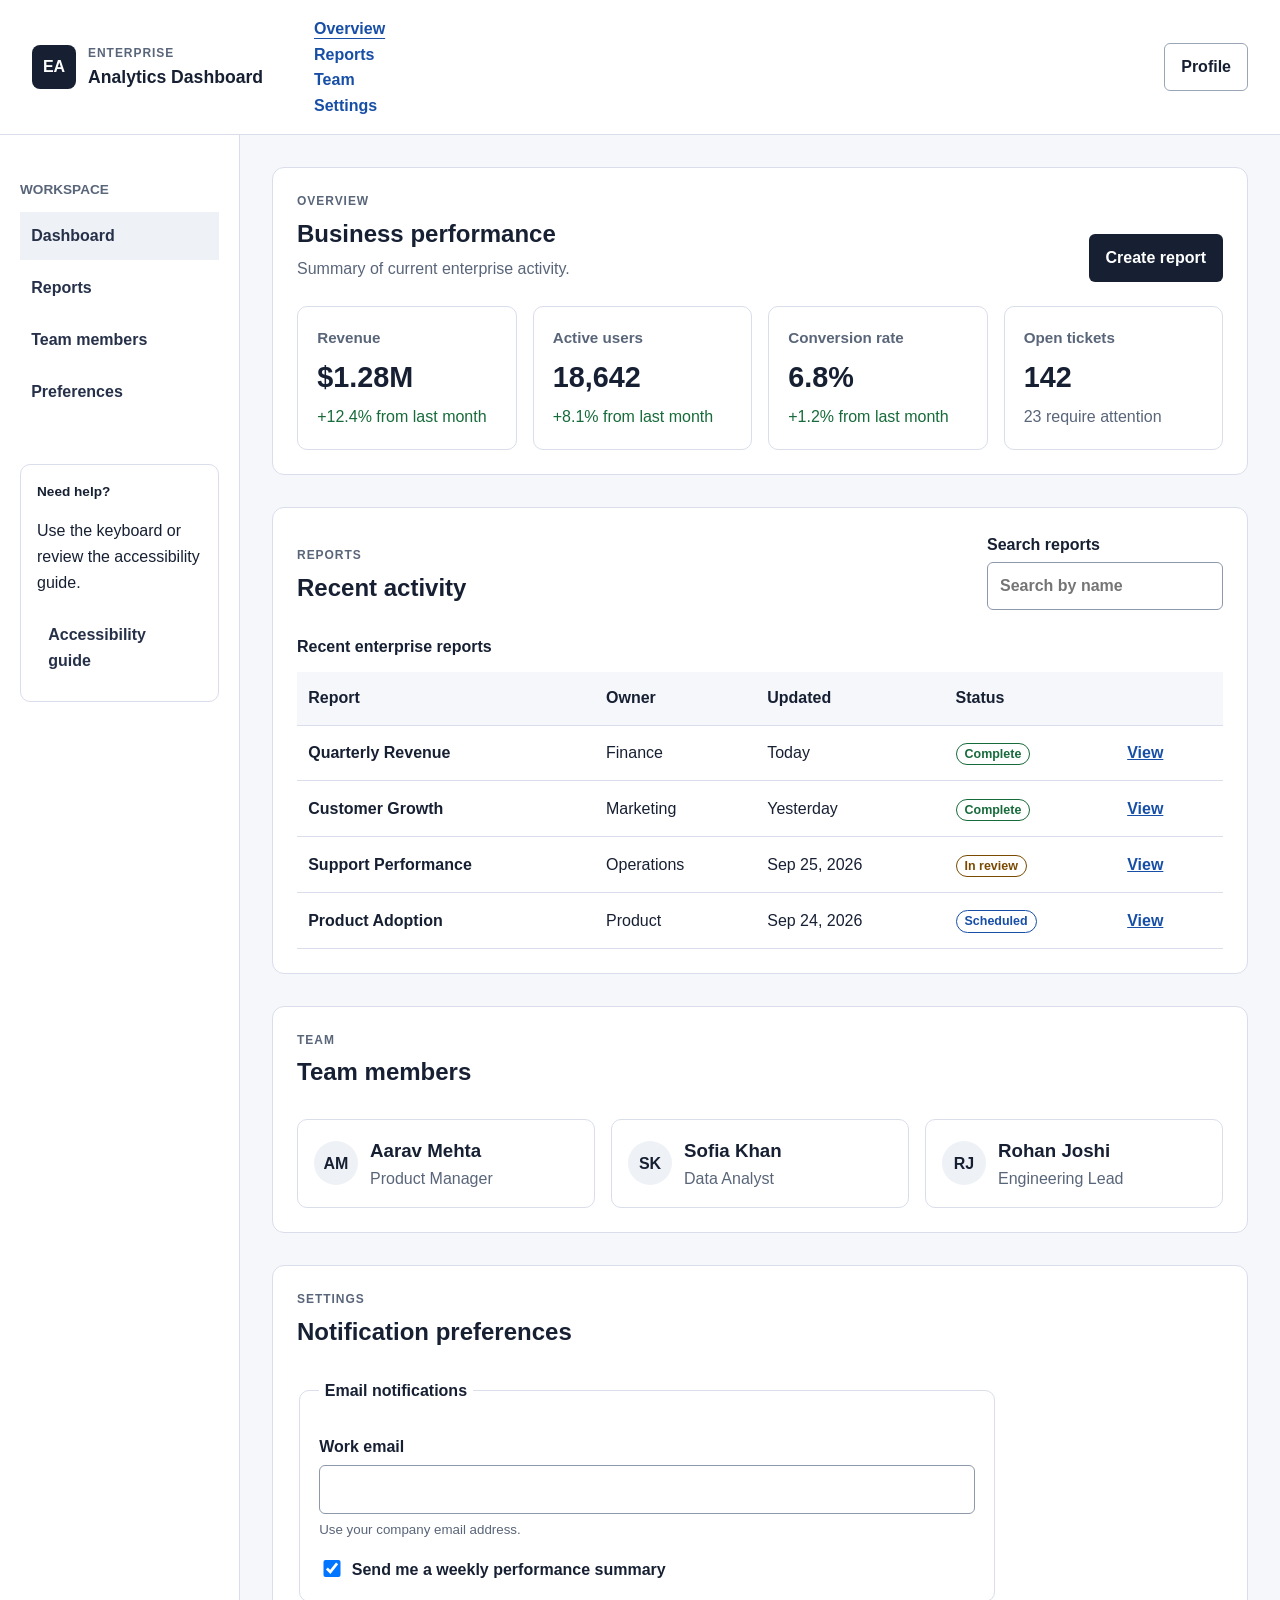
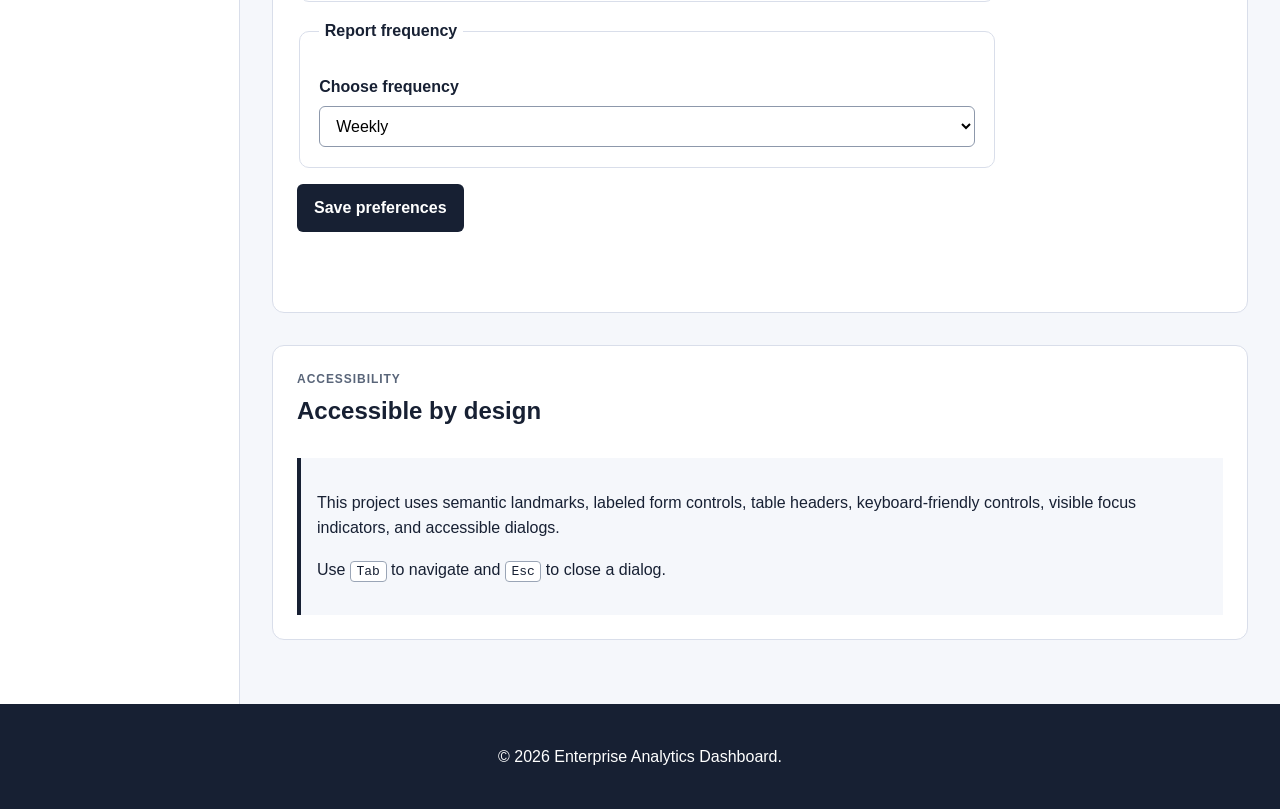
==== index.html @ f0d2d80e "Complete semantic HTML5 accessible dashboard" ====
<!DOCTYPE html>
<html lang="en">
<head>
  <meta charset="UTF-8">
  <meta name="viewport" content="width=device-width, initial-scale=1.0">
  <meta name="description" content="Accessible enterprise dashboard using semantic HTML5 and WCAG 2.1 practices.">
  <title>Enterprise Analytics Dashboard</title>
  <link rel="stylesheet" href="styles.css">
</head>
<body>
  <a class="skip-link" href="#main-content">Skip to main content</a>

  <header class="site-header">
    <div class="brand">
      <div class="logo" aria-hidden="true">EA</div>
      <div>
        <p class="eyebrow">Enterprise</p>
        <h1>Analytics Dashboard</h1>
      </div>
    </div>

    <nav aria-label="Primary navigation">
      <ul class="primary-nav">
        <li><a href="#overview" aria-current="page">Overview</a></li>
        <li><a href="#reports">Reports</a></li>
        <li><a href="#team">Team</a></li>
        <li><a href="#settings">Settings</a></li>
      </ul>
    </nav>

    <button class="btn secondary" id="profileBtn" type="button">Profile</button>
  </header>

  <div class="layout">
    <aside class="sidebar" aria-label="Dashboard sidebar">
      <h2>Workspace</h2>
      <nav aria-label="Workspace navigation">
        <ul>
          <li><a class="active" href="#overview">Dashboard</a></li>
          <li><a href="#reports">Reports</a></li>
          <li><a href="#team">Team members</a></li>
          <li><a href="#settings">Preferences</a></li>
        </ul>
      </nav>

      <section class="help-box" aria-labelledby="help-heading">
        <h2 id="help-heading">Need help?</h2>
        <p>Use the keyboard or review the accessibility guide.</p>
        <a href="#accessibility">Accessibility guide</a>
      </section>
    </aside>

    <main id="main-content" tabindex="-1">
      <section id="overview" aria-labelledby="overview-heading">
        <div class="section-heading">
          <div>
            <p class="eyebrow">Overview</p>
            <h2 id="overview-heading">Business performance</h2>
            <p>Summary of current enterprise activity.</p>
          </div>
          <button class="btn primary" id="reportBtn" type="button">Create report</button>
        </div>

        <div class="metrics">
          <article class="card">
            <h3>Revenue</h3>
            <p class="metric">$1.28M</p>
            <p class="positive">+12.4% from last month</p>
          </article>
          <article class="card">
            <h3>Active users</h3>
            <p class="metric">18,642</p>
            <p class="positive">+8.1% from last month</p>
          </article>
          <article class="card">
            <h3>Conversion rate</h3>
            <p class="metric">6.8%</p>
            <p class="positive">+1.2% from last month</p>
          </article>
          <article class="card">
            <h3>Open tickets</h3>
            <p class="metric">142</p>
            <p class="neutral">23 require attention</p>
          </article>
        </div>
      </section>

      <section id="reports" aria-labelledby="reports-heading">
        <div class="section-heading">
          <div>
            <p class="eyebrow">Reports</p>
            <h2 id="reports-heading">Recent activity</h2>
          </div>
          <div class="search">
            <label for="reportSearch">Search reports</label>
            <input id="reportSearch" type="search" placeholder="Search by name">
          </div>
        </div>

        <div class="table-wrap">
          <table>
            <caption>Recent enterprise reports</caption>
            <thead>
              <tr>
                <th scope="col">Report</th>
                <th scope="col">Owner</th>
                <th scope="col">Updated</th>
                <th scope="col">Status</th>
                <th scope="col"><span class="sr-only">Action</span></th>
              </tr>
            </thead>
            <tbody id="reportTable">
              <tr>
                <th scope="row">Quarterly Revenue</th>
                <td>Finance</td>
                <td>Today</td>
                <td><span class="status complete">Complete</span></td>
                <td><button class="link-btn view-btn" type="button">View</button></td>
              </tr>
              <tr>
                <th scope="row">Customer Growth</th>
                <td>Marketing</td>
                <td>Yesterday</td>
                <td><span class="status complete">Complete</span></td>
                <td><button class="link-btn view-btn" type="button">View</button></td>
              </tr>
              <tr>
                <th scope="row">Support Performance</th>
                <td>Operations</td>
                <td>Sep 25, 2026</td>
                <td><span class="status review">In review</span></td>
                <td><button class="link-btn view-btn" type="button">View</button></td>
              </tr>
              <tr>
                <th scope="row">Product Adoption</th>
                <td>Product</td>
                <td>Sep 24, 2026</td>
                <td><span class="status scheduled">Scheduled</span></td>
                <td><button class="link-btn view-btn" type="button">View</button></td>
              </tr>
            </tbody>
          </table>
        </div>
      </section>

      <section id="team" aria-labelledby="team-heading">
        <div class="section-heading">
          <div>
            <p class="eyebrow">Team</p>
            <h2 id="team-heading">Team members</h2>
          </div>
        </div>

        <div class="team-grid">
          <article class="person">
            <div class="avatar" aria-hidden="true">AM</div>
            <div><h3>Aarav Mehta</h3><p>Product Manager</p></div>
          </article>
          <article class="person">
            <div class="avatar" aria-hidden="true">SK</div>
            <div><h3>Sofia Khan</h3><p>Data Analyst</p></div>
          </article>
          <article class="person">
            <div class="avatar" aria-hidden="true">RJ</div>
            <div><h3>Rohan Joshi</h3><p>Engineering Lead</p></div>
          </article>
        </div>
      </section>

      <section id="settings" aria-labelledby="settings-heading">
        <div class="section-heading">
          <div>
            <p class="eyebrow">Settings</p>
            <h2 id="settings-heading">Notification preferences</h2>
          </div>
        </div>

        <form id="settingsForm">
          <fieldset>
            <legend>Email notifications</legend>
            <div class="form-row">
              <label for="email">Work email</label>
              <input id="email" name="email" type="email" autocomplete="email"
                     required aria-describedby="emailHelp">
              <small id="emailHelp">Use your company email address.</small>
            </div>
            <div class="checkbox-row">
              <input id="weekly" name="weekly" type="checkbox" checked>
              <label for="weekly">Send me a weekly performance summary</label>
            </div>
          </fieldset>

          <fieldset>
            <legend>Report frequency</legend>
            <div class="form-row">
              <label for="frequency">Choose frequency</label>
              <select id="frequency" name="frequency">
                <option value="daily">Daily</option>
                <option value="weekly" selected>Weekly</option>
                <option value="monthly">Monthly</option>
              </select>
            </div>
          </fieldset>

          <button class="btn primary" type="submit">Save preferences</button>
          <p id="formMessage" role="status" aria-live="polite"></p>
        </form>
      </section>

      <section id="accessibility" aria-labelledby="accessibility-heading">
        <div class="section-heading">
          <div>
            <p class="eyebrow">Accessibility</p>
            <h2 id="accessibility-heading">Accessible by design</h2>
          </div>
        </div>
        <article class="info-box">
          <p>This project uses semantic landmarks, labeled form controls, table headers, keyboard-friendly controls, visible focus indicators, and accessible dialogs.</p>
          <p>Use <kbd>Tab</kbd> to navigate and <kbd>Esc</kbd> to close a dialog.</p>
        </article>
      </section>
    </main>
  </div>

  <footer class="site-footer">
    <p>&copy; 2026 Enterprise Analytics Dashboard.</p>
  </footer>

  <dialog id="reportDialog" aria-labelledby="dialogTitle">
    <form method="dialog" id="reportForm" class="dialog-card">
      <button class="close-btn" value="cancel" aria-label="Close dialog">&times;</button>
      <h2 id="dialogTitle">Create a report</h2>
      <p>Enter the report details.</p>

      <div class="form-row">
        <label for="reportName">Report name</label>
        <input id="reportName" name="reportName" type="text" minlength="3" required
               aria-describedby="reportHelp">
        <small id="reportHelp">Minimum 3 characters.</small>
      </div>

      <div class="form-row">
        <label for="reportType">Report type</label>
        <select id="reportType" name="reportType" required>
          <option value="">Select a type</option>
          <option>Revenue</option>
          <option>Customer Growth</option>
          <option>Support Performance</option>
        </select>
      </div>

      <div class="dialog-actions">
        <button class="btn secondary" value="cancel">Cancel</button>
        <button class="btn primary" id="createReport" value="default">Create report</button>
      </div>
    </form>
  </dialog>

  <dialog id="profileDialog" aria-labelledby="profileTitle">
    <form method="dialog" class="dialog-card">
      <button class="close-btn" value="cancel" aria-label="Close profile dialog">&times;</button>
      <h2 id="profileTitle">Profile</h2>
      <p>Enterprise Analytics workspace profile.</p>
      <div class="dialog-actions">
        <button class="btn primary" value="cancel">Close</button>
      </div>
    </form>
  </dialog>

  <script src="script.js"></script>
</body>
</html>
---- styles.css ----
:root {
  font-family: Arial, Helvetica, sans-serif;
  color: #172033;
  background: #f5f7fb;
  line-height: 1.6;
}

* { box-sizing: border-box; }

body { margin: 0; min-width: 320px; }
a { color: #174ea6; }
button, input, select { font: inherit; }

:focus-visible {
  outline: 3px solid #f0a000;
  outline-offset: 3px;
}

.skip-link {
  position: absolute;
  left: 1rem;
  top: -5rem;
  padding: .75rem 1rem;
  background: #172033;
  color: white;
  z-index: 10;
}
.skip-link:focus { top: 1rem; }

.site-header {
  display: flex;
  align-items: center;
  gap: 2rem;
  padding: 1rem 2rem;
  background: white;
  border-bottom: 1px solid #d9deea;
}

.brand { display: flex; align-items: center; gap: .75rem; min-width: 250px; }
.logo {
  width: 44px; height: 44px; display: grid; place-items: center;
  background: #172033; color: white; border-radius: 8px; font-weight: bold;
}
.brand h1, .brand p { margin: 0; }
.brand h1 { font-size: 1.1rem; }
.eyebrow { margin: 0; font-size: .75rem; font-weight: bold; text-transform: uppercase; letter-spacing: .08em; color: #596579; }

.primary-nav ul, .primary-nav {
  list-style: none; padding: 0; margin: 0;
}
.primary-nav { display: block; }
.primary-nav ul { display: flex; gap: 1.2rem; }
.primary-nav a { font-weight: bold; text-decoration: none; }
.primary-nav a[aria-current="page"] { text-decoration: underline; text-underline-offset: 4px; }

.site-header > .btn { margin-left: auto; }

.layout { display: grid; grid-template-columns: 240px minmax(0, 1fr); min-height: calc(100vh - 75px); }

.sidebar {
  padding: 2rem 1.25rem;
  background: white;
  border-right: 1px solid #d9deea;
}
.sidebar h2 { font-size: .85rem; text-transform: uppercase; color: #596579; }
.sidebar ul { list-style: none; padding: 0; margin: 0; }
.sidebar li { margin: .25rem 0; }
.sidebar a {
  display: block; padding: .7rem; text-decoration: none; font-weight: bold; color: #263149;
}
.sidebar a:hover, .sidebar a.active { background: #eef1f6; }
.help-box { margin-top: 3rem; padding: 1rem; border: 1px solid #d9deea; border-radius: 10px; }
.help-box h2 { margin-top: 0; color: #172033; text-transform: none; }

main { width: min(1200px, 100%); margin: auto; padding: 2rem; }
section {
  margin-bottom: 2rem; padding: 1.5rem; background: white;
  border: 1px solid #d9deea; border-radius: 12px;
}
.section-heading {
  display: flex; justify-content: space-between; align-items: flex-end;
  gap: 1rem; margin-bottom: 1.5rem;
}
.section-heading h2 { margin: .2rem 0; }
.section-heading p:not(.eyebrow) { margin: 0; color: #596579; }

.btn {
  border: 1px solid transparent; border-radius: 6px; padding: .65rem 1rem;
  cursor: pointer; font-weight: bold;
}
.primary { background: #172033; color: white; }
.primary:hover { background: #0c1423; }
.secondary { background: white; color: #172033; border-color: #9aa5b6; }

.metrics {
  display: grid; grid-template-columns: repeat(4, 1fr); gap: 1rem;
}
.card { padding: 1.2rem; border: 1px solid #d9deea; border-radius: 10px; }
.card h3 { margin: 0; color: #596579; font-size: .95rem; }
.metric { font-size: 1.8rem; font-weight: bold; margin: .25rem 0; }
.positive { color: #176b3a; margin: 0; }
.neutral { color: #596579; margin: 0; }

.search { display: grid; gap: .25rem; font-weight: bold; }
.search input, .form-row input, .form-row select {
  width: 100%; padding: .65rem .75rem; border: 1px solid #8d98ab;
  border-radius: 6px; background: white;
}

.table-wrap { overflow-x: auto; }
table { width: 100%; border-collapse: collapse; }
caption { text-align: left; font-weight: bold; margin-bottom: .75rem; }
th, td { padding: .85rem .7rem; border-bottom: 1px solid #d9deea; text-align: left; }
thead th { background: #f5f7fb; }
.status { border: 1px solid currentColor; border-radius: 999px; padding: .2rem .5rem; font-size: .78rem; font-weight: bold; }
.complete { color: #176b3a; }
.review { color: #7a4a00; }
.scheduled { color: #174ea6; }
.link-btn { border: 0; background: transparent; color: #174ea6; text-decoration: underline; cursor: pointer; font-weight: bold; }

.team-grid { display: grid; grid-template-columns: repeat(3, 1fr); gap: 1rem; }
.person { display: flex; align-items: center; gap: .75rem; padding: 1rem; border: 1px solid #d9deea; border-radius: 10px; }
.person h3, .person p { margin: 0; }
.person p { color: #596579; }
.avatar { width: 44px; height: 44px; border-radius: 50%; display: grid; place-items: center; background: #eef1f6; font-weight: bold; }

form { max-width: 700px; }
fieldset { margin-bottom: 1rem; padding: 1.2rem; border: 1px solid #d9deea; border-radius: 10px; }
legend { font-weight: bold; padding: 0 .35rem; }
.form-row { display: grid; gap: .35rem; margin-top: .7rem; }
.form-row label, .checkbox-row label { font-weight: bold; }
.form-row small { color: #596579; }
.checkbox-row { display: grid; grid-template-columns: auto 1fr; gap: .5rem; margin-top: 1rem; }
.checkbox-row input { width: 1.1rem; height: 1.1rem; }
#formMessage { min-height: 1.5em; font-weight: bold; }

.info-box { padding: 1rem; background: #f5f7fb; border-left: 4px solid #172033; }
kbd { padding: .1rem .35rem; border: 1px solid #9aa5b6; border-radius: 4px; background: white; }

.site-footer { padding: 1.5rem; text-align: center; background: #172033; color: white; }

dialog {
  width: min(520px, calc(100% - 2rem)); padding: 0; border: 0;
  border-radius: 12px; box-shadow: 0 20px 60px rgb(0 0 0 / 25%);
}
dialog::backdrop { background: rgb(0 0 0 / 55%); }
.dialog-card { position: relative; padding: 2rem; }
.dialog-card h2 { margin-top: 0; }
.close-btn {
  position: absolute; right: .75rem; top: .75rem; width: 40px; height: 40px;
  border: 1px solid #9aa5b6; background: white; cursor: pointer; font-size: 1.4rem;
}
.dialog-actions { display: flex; justify-content: flex-end; gap: .75rem; margin-top: 1.5rem; }

.sr-only {
  position: absolute; width: 1px; height: 1px; padding: 0; margin: -1px;
  overflow: hidden; clip: rect(0, 0, 0, 0); white-space: nowrap; border: 0;
}

@media (max-width: 900px) {
  .site-header { flex-wrap: wrap; }
  .layout { grid-template-columns: 1fr; }
  .sidebar { border-right: 0; border-bottom: 1px solid #d9deea; }
  .metrics { grid-template-columns: repeat(2, 1fr); }
  .team-grid { grid-template-columns: 1fr; }
}
@media (max-width: 620px) {
  .site-header, main { padding: 1rem; }
  .site-header > .btn { margin-left: 0; }
  .primary-nav { width: 100%; }
  .primary-nav ul { flex-wrap: wrap; gap: .8rem; }
  .section-heading { flex-direction: column; align-items: flex-start; }
  .metrics { grid-template-columns: 1fr; }
}
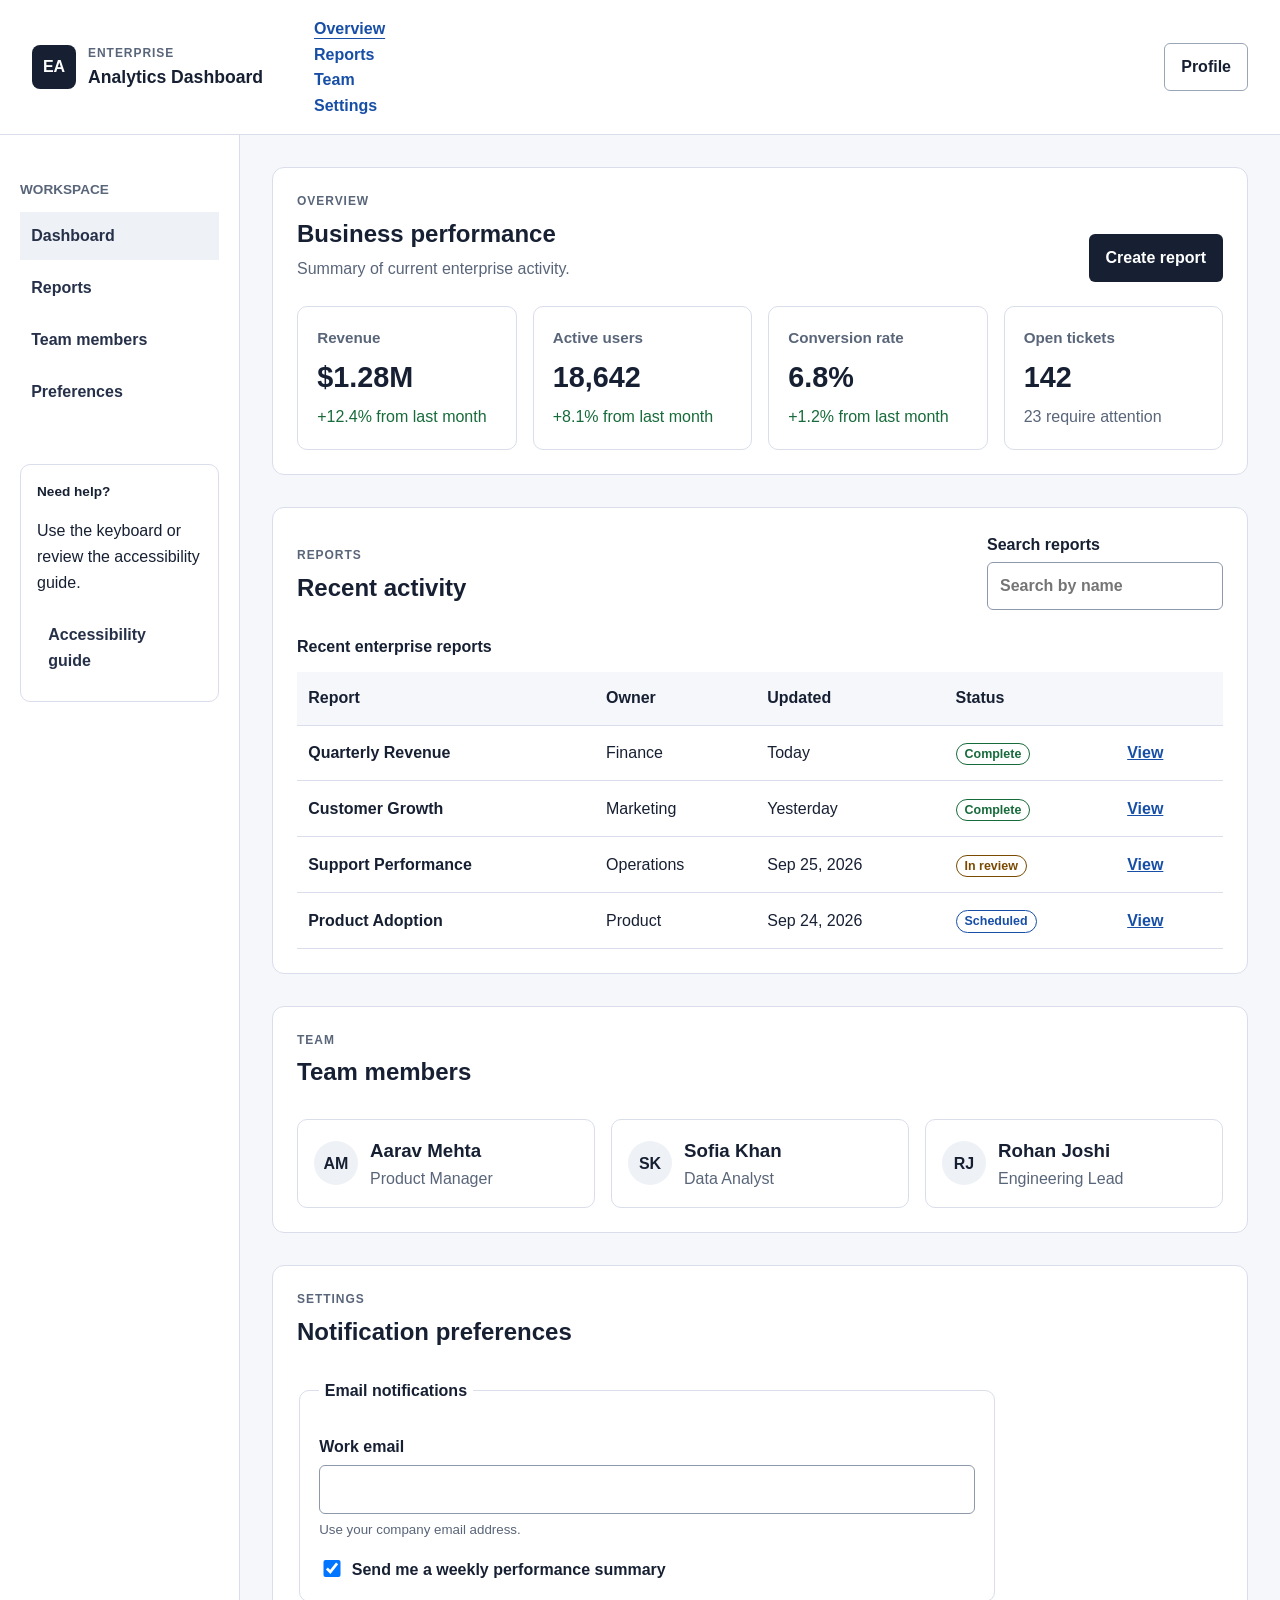
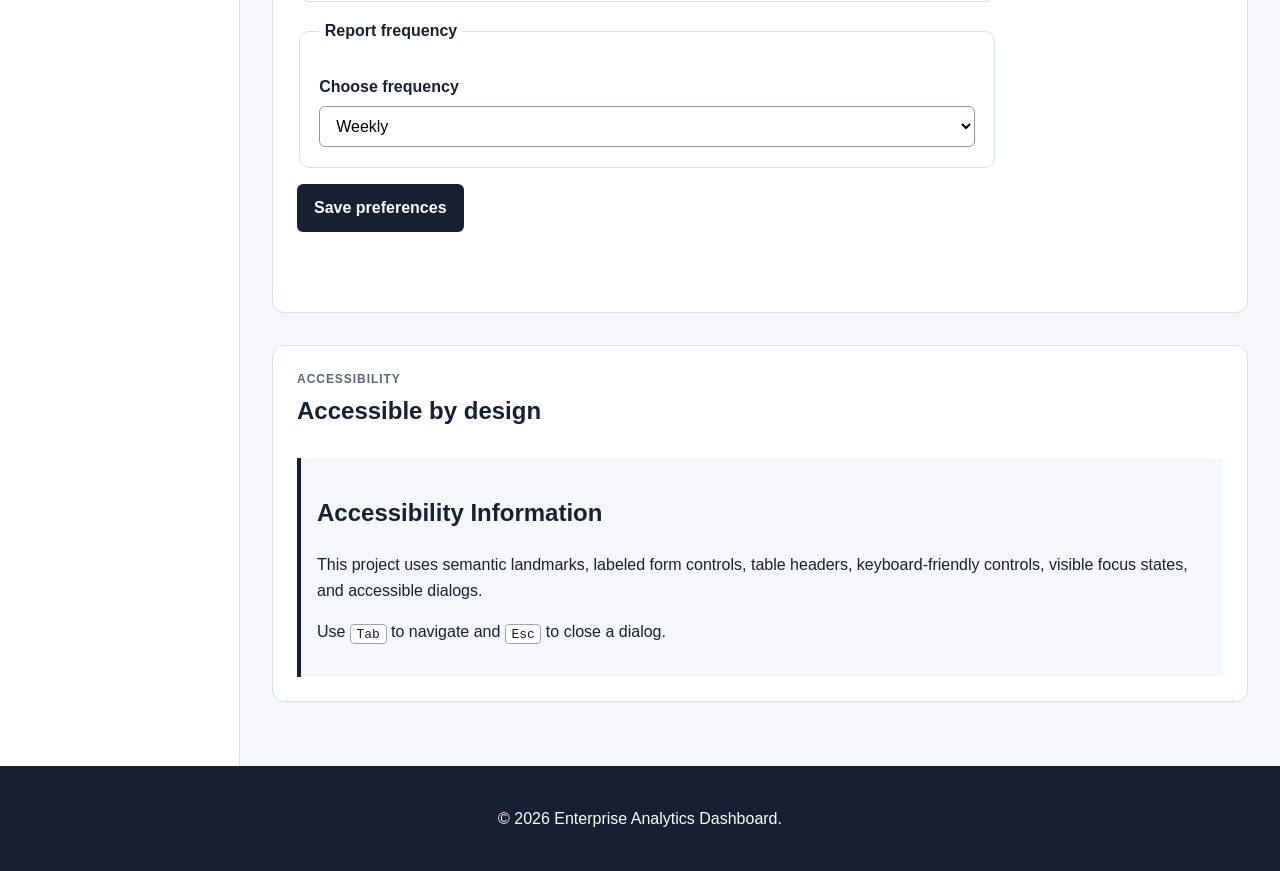
==== commit 64ce9502: "Fix HTML validation and complete multi-page dashboard" ====
--- a/index.html
+++ b/index.html
@@ -20,12 +20,12 @@
     </div>
 
     <nav aria-label="Primary navigation">
-      <ul class="primary-nav">
-        <li><a href="#overview" aria-current="page">Overview</a></li>
-        <li><a href="#reports">Reports</a></li>
-        <li><a href="#team">Team</a></li>
-        <li><a href="#settings">Settings</a></li>
-      </ul>
+    <ul class="primary-nav">
+    <li><a href="index.html" aria-current="page">Overview</a></li>
+    <li><a href="reports.html">Reports</a></li>
+    <li><a href="team.html">Team</a></li>
+    <li><a href="settings.html">Settings</a></li>
+</ul>
     </nav>
 
     <button class="btn secondary" id="profileBtn" type="button">Profile</button>
@@ -34,14 +34,14 @@
   <div class="layout">
     <aside class="sidebar" aria-label="Dashboard sidebar">
       <h2>Workspace</h2>
-      <nav aria-label="Workspace navigation">
-        <ul>
-          <li><a class="active" href="#overview">Dashboard</a></li>
-          <li><a href="#reports">Reports</a></li>
-          <li><a href="#team">Team members</a></li>
-          <li><a href="#settings">Preferences</a></li>
-        </ul>
-      </nav>
+    <nav aria-label="Workspace navigation">
+    <ul>
+        <li><a class="active" href="index.html">Dashboard</a></li>
+        <li><a href="reports.html">Reports</a></li>
+        <li><a href="team.html">Team members</a></li>
+        <li><a href="settings.html">Preferences</a></li>
+    </ul>
+</nav>
 
       <section class="help-box" aria-labelledby="help-heading">
         <h2 id="help-heading">Need help?</h2>
@@ -215,9 +215,10 @@
           </div>
         </div>
         <article class="info-box">
-          <p>This project uses semantic landmarks, labeled form controls, table headers, keyboard-friendly controls, visible focus indicators, and accessible dialogs.</p>
-          <p>Use <kbd>Tab</kbd> to navigate and <kbd>Esc</kbd> to close a dialog.</p>
-        </article>
+    <h2>Accessibility Information</h2>
+    <p>This project uses semantic landmarks, labeled form controls, table headers, keyboard-friendly controls, visible focus states, and accessible dialogs.</p>
+    <p>Use <kbd>Tab</kbd> to navigate and <kbd>Esc</kbd> to close a dialog.</p>
+</article>
       </section>
     </main>
   </div>
@@ -269,4 +270,4 @@
 
   <script src="script.js"></script>
 </body>
-</html>
+</html>
